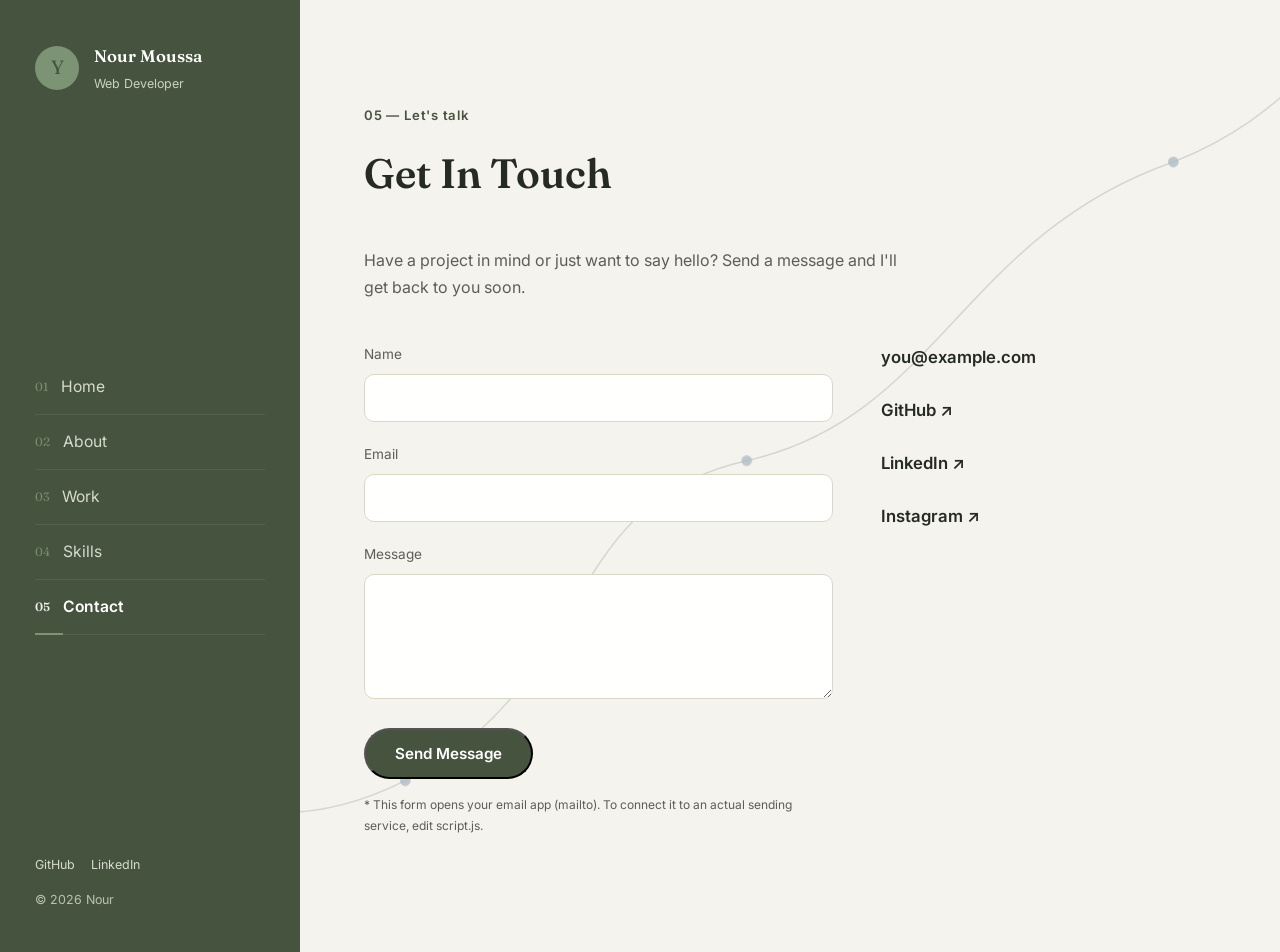
==== contact.html @ 3f8947e2 "Add files via upload" ====
<!DOCTYPE html>
<html lang="en" dir="ltr">
<head>
<meta charset="UTF-8">
<meta name="viewport" content="width=device-width, initial-scale=1.0">
<title>Contact — Nour</title>
<meta name="description" content="Get in touch — edit this description">

<link rel="preconnect" href="https://fonts.googleapis.com">
<link rel="preconnect" href="https://fonts.gstatic.com" crossorigin>
<link href="https://fonts.googleapis.com/css2?family=Fraunces:ital,opsz,wght@0,9..144,300;0,9..144,500;0,9..144,600;1,9..144,500&family=Inter:wght@300;400;500;600;700&display=swap" rel="stylesheet">

<link rel="stylesheet" href="./css/style.css">
</head>
<body data-page="contact">

<svg class="bg-vine" viewBox="0 0 1200 900" preserveAspectRatio="xMidYMid slice" aria-hidden="true">
  <path class="vine-path" d="M -50,780 C 150,700 200,850 380,760 C 560,670 520,500 700,460 C 880,420 900,250 1100,180 C 1200,140 1220,90 1300,40" />
  <circle class="vine-dot" cx="380" cy="760" r="5"/>
  <circle class="vine-dot" cx="700" cy="460" r="5"/>
  <circle class="vine-dot" cx="1100" cy="180" r="5"/>
</svg>
<div class="cursor-glow" id="cursorGlow"></div>

<div class="app">

  <header class="sidebar">
    <a href="index.html" class="brand">
      <span class="brand-mark">Y</span>
      <span class="brand-text">
        <strong>Nour Moussa</strong>
        <small>Web Developer</small>
      </span>
    </a>

    <button class="nav-toggle" id="navToggle" aria-label="Open menu" aria-expanded="false">
      <span></span><span></span><span></span>
    </button>

    <nav class="nav" id="mainNav">
      <ul>
        <li><a href="index.html" class="nav-link"><span class="nav-index">01</span>Home</a></li>
        <li><a href="about.html" class="nav-link"><span class="nav-index">02</span>About</a></li>
        <li><a href="work.html" class="nav-link"><span class="nav-index">03</span>Work</a></li>
        <li><a href="skills.html" class="nav-link"><span class="nav-index">04</span>Skills</a></li>
        <li><a href="contact.html" class="nav-link is-active"><span class="nav-index">05</span>Contact</a></li>
      </ul>
    </nav>

    <div class="sidebar-footer">
      <div class="social-mini">
        <a href="#" target="_blank" rel="noopener">GitHub</a>
        <a href="#" target="_blank" rel="noopener">LinkedIn</a>
      </div>
      <span class="copyright">© <span id="year"></span> Nour
    </span>
    </div>
  </header>

  <main class="stage">
    <section class="page">
      <div class="page-inner">
        <p class="eyebrow reveal d1">05 — Let's talk</p>
        <h2 class="section-title reveal d2">Get In Touch</h2>
        <p class="contact-lead reveal d3">
          Have a project in mind or just want to say hello? Send a message and I'll get back to you soon.
        </p>

        <div class="contact-grid">
          <form class="contact-form reveal d4" id="contactForm">
            <div class="field">
              <label for="name">Name</label>
              <input type="text" id="name" name="name" required>
            </div>
            <div class="field">
              <label for="email">Email</label>
              <input type="email" id="email" name="email" required>
            </div>
            <div class="field">
              <label for="message">Message</label>
              <textarea id="message" name="message" rows="5" required></textarea>
            </div>
            <button type="submit" class="btn btn-primary">Send Message</button>
            <p class="form-note">* This form opens your email app (mailto). To connect it to an actual sending service, edit script.js.</p>
          </form>

          <div class="contact-side reveal d5">
            <a class="contact-link" href="mailto:you@example.com">you@example.com</a>
            <a class="contact-link" href="#" target="_blank" rel="noopener">GitHub ↗</a>
            <a class="contact-link" href="#" target="_blank" rel="noopener">LinkedIn ↗</a>
            <a class="contact-link" href="#" target="_blank" rel="noopener">Instagram ↗</a>
          </div>
        </div>
      </div>
    </section>
  </main>
</div>

<script src="./js/script.js"></script>
</body>
</html>
---- css/style.css ----
/* =========================================================
   نظام التصميم (Design Tokens)
   عدّل الألوان من هنا وسيتغيّر الموقع كامل
========================================================= */
:root{
  --bg:        #F5F3ED;
  --bg-soft:   #ECE8DC;
  --ink:       #262A24;
  --ink-soft:  #5B5F55;
  --sage:      #7C9473;
  --sage-deep: #46543F;
  --blue:      #6D84A0;
  --line:      #DCD6C6;
  --paper:     #FFFFFE;

  --font-display: "Fraunces", serif;
  --font-body:    "Inter", sans-serif;

  --sidebar-w: 300px;
  --ease: cubic-bezier(.65,0,.35,1);
}

*{ box-sizing:border-box; }
html{ scroll-behavior:smooth; }

body{
  margin:0;
  background:var(--bg);
  color:var(--ink);
  font-family:var(--font-body);
  line-height:1.7;
  overflow-x:hidden;
}

img{ max-width:100%; display:block; }
a{ color:inherit; text-decoration:none; }
ul{ list-style:none; margin:0; padding:0; }
button{ font-family:inherit; cursor:pointer; }

::selection{ background:var(--sage); color:var(--paper); }

a:focus-visible, button:focus-visible, input:focus-visible, textarea:focus-visible{
  outline:2px solid var(--blue);
  outline-offset:3px;
  border-radius:4px;
}

/* =========================================================
   خلفية الكرمة العضوية (العنصر المميز)
========================================================= */
.bg-vine{
  position:fixed;
  inset:0;
  width:100%;
  height:100%;
  z-index:0;
  pointer-events:none;
  opacity:.5;
}
.vine-path{
  fill:none;
  stroke:var(--sage);
  stroke-width:1.4;
  stroke-linecap:round;
  stroke-dasharray:2400;
  stroke-dashoffset:2400;
  animation:draw-vine 3.6s var(--ease) forwards .2s;
  opacity:.55;
}
.vine-dot{
  fill:var(--blue);
  opacity:0;
  animation:dot-in .6s ease forwards;
}
.vine-dot:nth-of-type(2){ animation-delay:1.6s; }
.vine-dot:nth-of-type(3){ animation-delay:2.6s; }
.vine-dot:nth-of-type(4){ animation-delay:3.4s; }

@keyframes draw-vine{ to{ stroke-dashoffset:0; } }
@keyframes dot-in{ to{ opacity:.8; } }

.cursor-glow{
  position:fixed;
  width:420px; height:420px;
  border-radius:50%;
  background:radial-gradient(circle, rgba(124,148,115,.16), transparent 70%);
  pointer-events:none;
  z-index:1;
  transform:translate(-50%,-50%);
  transition:opacity .4s ease;
  will-change:transform;
}

/* =========================================================
   الهيكل العام
========================================================= */
.app{
  position:relative;
  z-index:2;
  display:flex;
  min-height:100vh;
}

/* ---------- الشريط الجانبي ---------- */
.sidebar{
  width:var(--sidebar-w);
  flex-shrink:0;
  background:var(--sage-deep);
  color:#EFEEE3;
  padding:2.6rem 2.2rem;
  display:flex;
  flex-direction:column;
  justify-content:space-between;
  position:fixed;
  inset-inline-start:0;
  top:0;
  bottom:0;
  overflow-y:auto;
}

.brand{
  display:flex;
  align-items:center;
  gap:.9rem;
}
.brand-mark{
  width:44px; height:44px;
  border-radius:50%;
  background:var(--sage);
  color:var(--sage-deep);
  font-family:var(--font-display);
  font-size:1.2rem;
  display:flex; align-items:center; justify-content:center;
  flex-shrink:0;
}
.brand-text strong{
  display:block;
  font-family:var(--font-display);
  font-size:1.05rem;
  font-weight:600;
  color:#fff;
}
.brand-text small{
  display:block;
  font-size:.78rem;
  color:#C9D2C2;
  margin-top:.15rem;
}

.nav-toggle{
  display:none;
  flex-direction:column;
  gap:5px;
  background:none;
  border:none;
  position:absolute;
  inset-inline-end:1.4rem;
  top:1.8rem;
}
.nav-toggle span{
  width:24px; height:2px; background:#fff; border-radius:2px;
  transition:transform .3s var(--ease), opacity .3s var(--ease);
}

.nav{ margin-top:3rem; }
.nav-link{
  display:flex;
  align-items:center;
  gap:.8rem;
  padding:.85rem 0;
  font-size:.98rem;
  color:#D6DBCF;
  border-bottom:1px solid rgba(255,255,255,.08);
  position:relative;
  transition:color .3s var(--ease), padding-inline-start .3s var(--ease);
}
.nav-index{
  font-family:var(--font-display);
  font-size:.75rem;
  color:var(--sage);
  opacity:.9;
}
.nav-link:hover{
  color:#fff;
  padding-inline-start:.4rem;
}
.nav-link.is-active{
  color:#fff;
  font-weight:600;
}
.nav-link.is-active .nav-index{
  color:#fff;
}
.nav-link.is-active::after{
  content:"";
  position:absolute;
  inset-inline-start:0;
  bottom:-1px;
  width:28px;
  height:2px;
  background:var(--sage);
}

.sidebar-footer{
  display:flex;
  flex-direction:column;
  gap:.9rem;
  font-size:.78rem;
  color:#B9C2B1;
}
.social-mini{ display:flex; gap:1rem; }
.social-mini a{ color:#D6DBCF; transition:color .25s ease; }
.social-mini a:hover{ color:var(--sage); }

/* ---------- منطقة المحتوى (كل ملف = صفحة كاملة) ---------- */
.stage{
  margin-inline-start:var(--sidebar-w);
  flex:1;
  min-height:100vh;
  position:relative;
}

.page{
  padding:4.5rem 5vw;
  min-height:100vh;
  display:flex;
  align-items:center;
}

.page-inner{
  max-width:920px;
  width:100%;
  margin-inline:auto;
  padding-block:2rem;
}

.eyebrow{
  font-size:.82rem;
  letter-spacing:.06em;
  color:var(--sage-deep);
  font-weight:600;
  margin:0 0 .8rem;
}

.section-title{
  font-family:var(--font-display);
  font-size:clamp(2rem, 3.2vw, 2.7rem);
  font-weight:600;
  margin:0 0 2.4rem;
  color:var(--ink);
}

/* =========================================================
   الانتقال بين الصفحات (تحميل كامل مع تلاشي)
========================================================= */
.app{
  opacity:0;
  transform:translateY(14px);
  transition:opacity .5s var(--ease), transform .5s var(--ease);
}
body.is-loaded .app{
  opacity:1;
  transform:translateY(0);
}
body.is-leaving .app{
  opacity:0;
  transform:translateY(-14px);
  transition:opacity .35s var(--ease), transform .35s var(--ease);
}

/* عناصر تظهر بالتتابع بعد اكتمال تحميل الصفحة */
.reveal{
  opacity:0;
  transform:translateY(18px);
  transition:opacity .7s var(--ease), transform .7s var(--ease);
}
body.is-loaded .reveal{
  opacity:1;
  transform:translateY(0);
}
.reveal.d1{ transition-delay:.05s; }
.reveal.d2{ transition-delay:.15s; }
.reveal.d3{ transition-delay:.25s; }
.reveal.d4{ transition-delay:.35s; }
.reveal.d5{ transition-delay:.45s; }

/* كشف عند التمرير (لبطاقات الأعمال والمهارات) */
.reveal.on-scroll.in-view{
  opacity:1;
  transform:translateY(0);
}

/* =========================================================
   الصفحة الرئيسية (Hero)
========================================================= */
.hero-title{
  font-family:var(--font-display);
  font-weight:600;
  font-size:clamp(2.6rem, 6vw, 4.6rem);
  line-height:1.08;
  margin:0 0 1.4rem;
}
.hero-title-line{ display:block; }
.hero-title-line.accent{
  color:var(--sage-deep);
  font-style:italic;
  position:relative;
}
.hero-desc{
  max-width:560px;
  color:var(--ink-soft);
  font-size:1.08rem;
  margin-bottom:2.2rem;
}

.hero-actions{
  display:flex;
  gap:1rem;
  margin-bottom:3.2rem;
  flex-wrap:wrap;
}

.btn{
  display:inline-flex;
  align-items:center;
  gap:.5rem;
  padding:.9rem 1.8rem;
  border-radius:100px;
  font-size:.95rem;
  font-weight:600;
  transition:transform .35s var(--ease), background .35s ease, color .35s ease, box-shadow .35s ease;
}
.btn-primary{
  background:var(--sage-deep);
  color:#fff;
}
.btn-primary:hover{
  background:var(--sage);
  color:var(--sage-deep);
  transform:translateY(-3px);
  box-shadow:0 12px 24px -12px rgba(70,84,63,.5);
}
.btn-ghost{
  background:transparent;
  color:var(--ink);
  border:1.5px solid var(--line);
}
.btn-ghost:hover{
  border-color:var(--sage-deep);
  transform:translateY(-3px);
}

.hero-meta{
  display:flex;
  align-items:center;
  gap:1.6rem;
  flex-wrap:wrap;
}
.meta-item{ display:flex; flex-direction:column; }
.meta-num{
  font-family:var(--font-display);
  font-size:2.1rem;
  color:var(--sage-deep);
  font-weight:600;
}
.meta-label{
  font-size:.75rem;
  color:var(--ink-soft);
  margin-top:.2rem;
}
.meta-divider{
  width:1px; height:38px;
  background:var(--line);
}

/* =========================================================
   نبذة عني
========================================================= */
.about-grid{
  display:grid;
  grid-template-columns:280px 1fr;
  gap:3.4rem;
  align-items:start;
}
.about-photo{ position:relative; }
.about-photo img{
  border-radius:14px;
  position:relative;
  z-index:1;
}
.photo-frame{
  position:absolute;
  inset:14px -14px -14px 14px;
  border:1.5px solid var(--sage);
  border-radius:14px;
  z-index:0;
}
.about-text p{
  color:var(--ink-soft);
  margin:0 0 1.1rem;
}
.facts{
  margin-top:1.8rem;
  display:grid;
  gap:.7rem;
}
.facts li{
  display:flex;
  justify-content:space-between;
  padding-bottom:.7rem;
  border-bottom:1px solid var(--line);
  font-size:.95rem;
}
.facts li span{ color:var(--ink-soft); }

/* =========================================================
   أعمالي
========================================================= */
.work-grid{
  display:grid;
  grid-template-columns:repeat(2, 1fr);
  gap:1.8rem;
}
.work-card{
  background:var(--paper);
  border-radius:16px;
  overflow:hidden;
  border:1px solid var(--line);
  transition:transform .45s var(--ease), box-shadow .45s var(--ease);
}
.work-card:hover{
  transform:translateY(-8px);
  box-shadow:0 24px 40px -24px rgba(38,42,36,.25);
}
.work-media{ overflow:hidden; aspect-ratio:16/10; }
.work-media img{
  width:100%; height:100%; object-fit:cover;
  transition:transform .6s var(--ease);
}
.work-card:hover .work-media img{ transform:scale(1.07); }
.work-body{ padding:1.4rem 1.5rem 1.6rem; }
.work-body h3{
  font-family:var(--font-display);
  margin:0 0 .5rem;
  font-size:1.2rem;
}
.work-body p{
  color:var(--ink-soft);
  font-size:.92rem;
  margin:0 0 1rem;
}
.tags{ display:flex; gap:.5rem; margin-bottom:1rem; flex-wrap:wrap; }
.tags span{
  font-size:.72rem;
  background:var(--bg-soft);
  color:var(--sage-deep);
  padding:.3rem .7rem;
  border-radius:100px;
}
.work-link{
  font-weight:600;
  font-size:.88rem;
  color:var(--sage-deep);
  display:inline-flex;
}
.work-link:hover{ color:var(--blue); }

/* =========================================================
   المهارات
========================================================= */
.skills-grid{
  display:grid;
  grid-template-columns:repeat(3, 1fr);
  gap:2.4rem;
}
.skill-group h3{
  font-family:var(--font-display);
  font-size:1.1rem;
  margin:0 0 1.3rem;
  color:var(--sage-deep);
}
.skill-bars{ display:grid; gap:1.1rem; }
.skill-name{
  display:block;
  font-size:.85rem;
  margin-bottom:.4rem;
  color:var(--ink-soft);
}
.skill-bar{
  display:block;
  height:6px;
  background:var(--bg-soft);
  border-radius:100px;
  overflow:hidden;
}
.skill-bar i{
  display:block;
  height:100%;
  width:0;
  background:linear-gradient(90deg, var(--sage), var(--blue));
  border-radius:100px;
  transition:width 1.1s var(--ease) .3s;
}
body.is-loaded .skill-bar i{ width:var(--v); }

.skill-chips{ display:flex; flex-wrap:wrap; gap:.6rem; }
.skill-chips span{
  font-size:.82rem;
  padding:.5rem 1rem;
  border-radius:100px;
  border:1px solid var(--line);
  color:var(--ink-soft);
  transition:border-color .3s ease, color .3s ease;
}
.skill-chips span:hover{
  border-color:var(--sage);
  color:var(--sage-deep);
}

/* =========================================================
   تواصل معي
========================================================= */
.contact-lead{
  color:var(--ink-soft);
  max-width:560px;
  margin-bottom:2.6rem;
}
.contact-grid{
  display:grid;
  grid-template-columns:1.4fr 1fr;
  gap:3rem;
}
.field{ margin-bottom:1.3rem; }
.field label{
  display:block;
  font-size:.85rem;
  margin-bottom:.5rem;
  color:var(--ink-soft);
}
.field input, .field textarea{
  width:100%;
  padding:.85rem 1rem;
  border-radius:10px;
  border:1.5px solid var(--line);
  background:var(--paper);
  font-family:inherit;
  font-size:.95rem;
  color:var(--ink);
  resize:vertical;
  transition:border-color .3s ease;
}
.field input:focus, .field textarea:focus{ border-color:var(--sage); }
.form-note{
  font-size:.75rem;
  color:var(--ink-soft);
  margin-top:1rem;
}
.contact-side{
  display:flex;
  flex-direction:column;
  gap:1rem;
  align-items:flex-start;
}
.contact-link{
  font-size:1.05rem;
  font-weight:600;
  padding-bottom:.4rem;
  border-bottom:2px solid transparent;
  transition:border-color .3s ease, color .3s ease;
}
.contact-link:hover{
  border-color:var(--sage);
  color:var(--sage-deep);
}

/* =========================================================
   الاستجابة للشاشات الصغيرة
========================================================= */
@media (max-width: 900px){
  .sidebar{
    width:100%;
    height:auto;
    position:fixed;
    padding:1.2rem 1.5rem;
    flex-direction:row;
    align-items:center;
    z-index:20;
  }
  .nav-toggle{ display:flex; }
  .nav{
    position:fixed;
    inset-inline:0;
    top:76px;
    background:var(--sage-deep);
    margin:0;
    padding:1rem 1.5rem 2rem;
    max-height:0;
    overflow:hidden;
    transition:max-height .45s var(--ease);
  }
  .nav.is-open{ max-height:400px; }
  .sidebar-footer{ display:none; }
  .stage{ margin-inline-start:0; padding-top:76px; }
  .page{ padding:2.4rem 6vw; }
  .about-grid{ grid-template-columns:1fr; }
  .work-grid{ grid-template-columns:1fr; }
  .skills-grid{ grid-template-columns:1fr; gap:2rem; }
  .contact-grid{ grid-template-columns:1fr; }
  .cursor-glow{ display:none; }
}

@media (prefers-reduced-motion: reduce){
  *{ animation-duration:.01ms !important; animation-iteration-count:1 !important; transition-duration:.01ms !important; }
  html{ scroll-behavior:auto; }
}
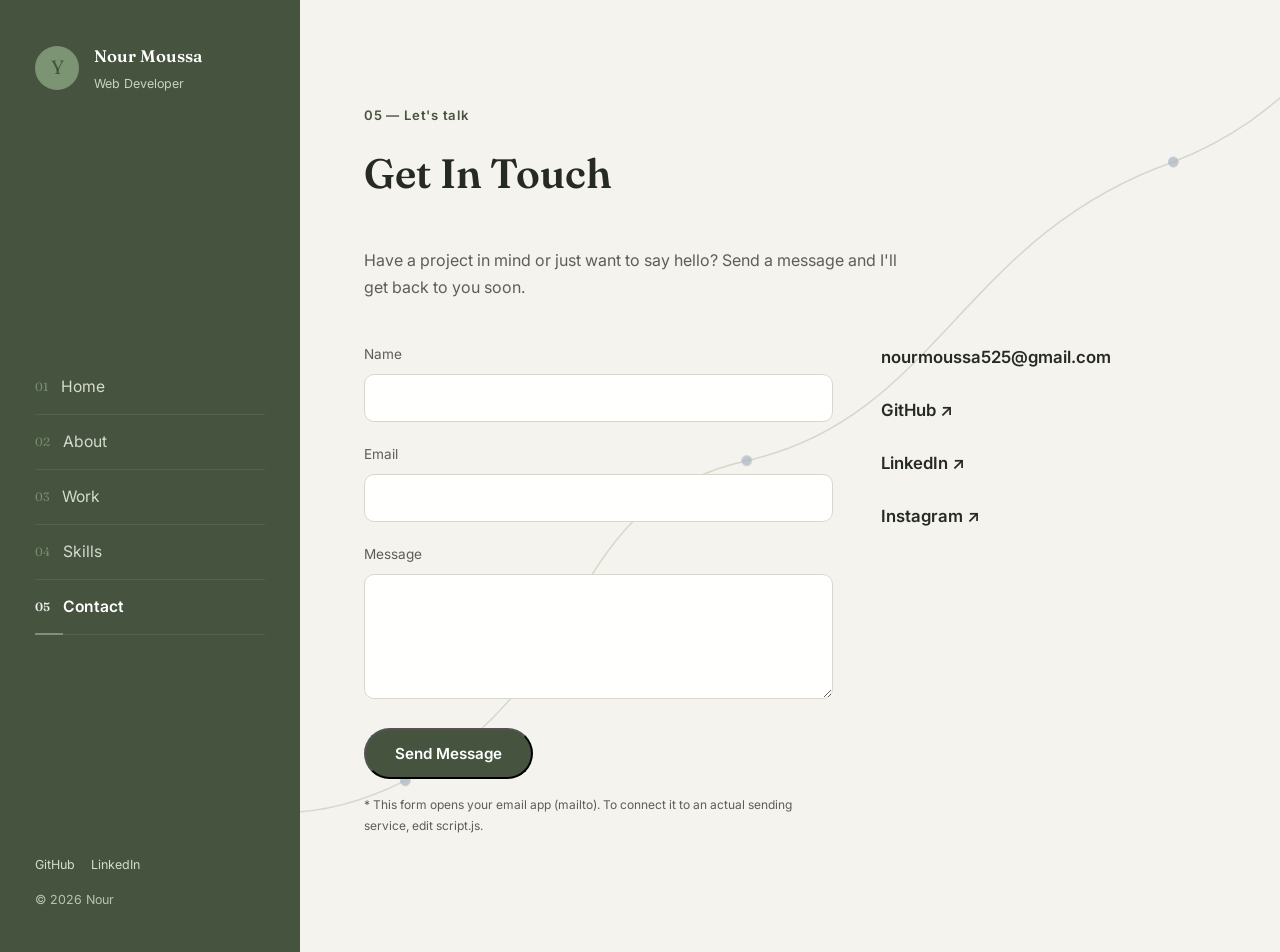
==== commit 7af9bd9c: "Update contact email address in contact.html" ====
--- a/contact.html
+++ b/contact.html
@@ -85,7 +85,7 @@
           </form>
 
           <div class="contact-side reveal d5">
-            <a class="contact-link" href="mailto:you@example.com">you@example.com</a>
+            <a class="contact-link" href="mailto:you@example.com">nourmoussa525@gmail.com</a>
             <a class="contact-link" href="#" target="_blank" rel="noopener">GitHub ↗</a>
             <a class="contact-link" href="#" target="_blank" rel="noopener">LinkedIn ↗</a>
             <a class="contact-link" href="#" target="_blank" rel="noopener">Instagram ↗</a>
